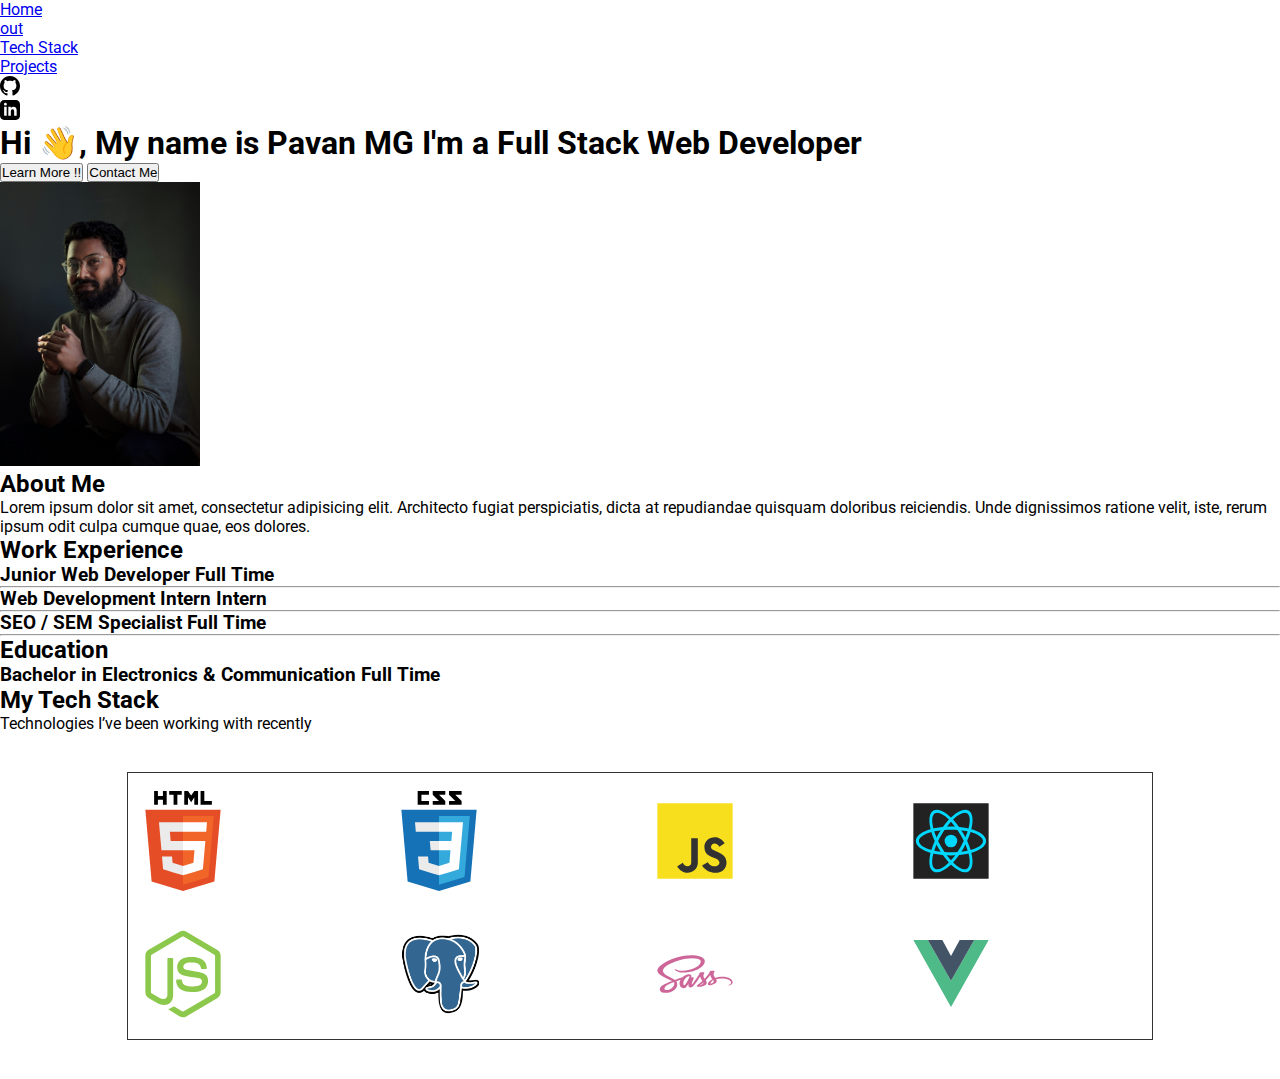
==== Portfolio-Website/index.html @ 67a1d3c4 "Create Tech Stack Section & add necessary logos" ====
<!DOCTYPE html>
<html lang="en">
  <head>
    <meta charset="UTF-8" />
    <meta name="viewport" content="width=device-width, initial-scale=1.0" />
    <link rel="preconnect" href="https://fonts.googleapis.com" />
    <link rel="preconnect" href="https://fonts.gstatic.com" crossorigin />
    <link
      href="https://fonts.googleapis.com/css2?family=Roboto:ital,wght@0,100;0,300;0,400;0,500;0,700;0,900;1,100;1,300;1,400;1,500;1,700;1,900&display=swap"
      rel="stylesheet"
    />
    <link rel="stylesheet" href="./styles/common/colors.css" />
    <link rel="stylesheet" href="./styles/common/utilities.css" />
    <link rel="stylesheet" href="./styles/styles.css" />
    <title>Portfolio Website</title>
  </head>

  <body>
    <header>
      <nav>
        <ul>
          <li><a href="#">Home</a></li>
          <li><a href="#">out</a></li>
          <li><a href="#">Tech Stack</a></li>
          <li><a href="#">Projects</a></li>
          <li>
            <a href="#"><img class="logo" src="./assets/icons/githubLogo.svg" /></a>
          </li>
          <li>
            <a href="#"><img class="logo" src="./assets/icons/linkedInLogo.svg" /></a>
          </li>
        </ul>
      </nav>
    </header>

    <main>
      <section class="hero-section">
        <div class="hero-content">
          <h1>Hi 👋, My name is <span>Pavan MG</span> I'm a Full Stack Web Developer</h1>
          <div>
            <button>Learn More !!</button>
            <button>Contact Me</button>
          </div>
        </div>

        <div class="hero-image-container">
          <img src="./assets/imgs/hero-img.jpg" alt="hero-image" />
        </div>
      </section>

      <section class="hero-experience-section">
        <div>
          <h2 class="experience-header">About Me</h2>
          <p>
            Lorem ipsum dolor sit amet, consectetur adipisicing elit. Architecto fugiat perspiciatis, dicta at repudiandae quisquam doloribus reiciendis. Unde
            dignissimos ratione velit, iste, rerum ipsum odit culpa cumque quae, eos dolores.
          </p>
        </div>

        <div>
          <h2 class="experience-header">Work Experience</h2>
          <ul>
            <li>
              <h3 class="job-title">Junior Web Developer <span>Full Time</span></h3>
              <hr />
            </li>

            <li>
              <h3 class="job-title">Web Development Intern <span>Intern</span></h3>
              <hr />
            </li>

            <li>
              <h3 class="job-title">SEO / SEM Specialist <span>Full Time</span></h3>
              <hr />
            </li>
          </ul>
        </div>

        <div>
          <h2 class="experience-header">Education</h2>
          <div>
            <h3 class="job-title">Bachelor in Electronics & Communication <span>Full Time</span></h3>
          </div>
        </div>
      </section>

      <section class="tech-stack-section">
        <h2 class="experience-header">My Tech Stack</h2>
        <p>Technologies I’ve been working with recently</p>

        <table>
          <tr>
            <td><img class="web-technology" src="./assets/imgs/html5.svg" alt="HTML logo" /></td>
            <td><img class="web-technology" src="./assets/imgs/css3.svg" alt="CSS logo" /></td>
            <td><img class="web-technology" src="./assets/imgs/javascript.svg" alt="JavaSCript logo" /></td>
            <td><img class="web-technology" src="./assets/imgs/react.svg" alt="React logo" /></td>
          </tr>

          <tr>
            <td><img class="web-technology" src="./assets/imgs/nodejs.svg" alt="Nodejs logo" /></td>
            <td><img class="web-technology" src="./assets/imgs/postgresql.png" alt="Postgresql logo" /></td>
            <td><img class="web-technology" src="./assets/imgs/sass.svg" alt="Sass logo" /></td>
            <td><img class="web-technology" src="./assets/imgs/vuejs.svg" alt="VueJs logo" /></td>
          </tr>
        </table>
      </section>

      <section class="projects-section"></section>
    </main>
  </body>
</html>
---- Portfolio-Website/styles/styles.css ----
* {
  margin: 0;
  padding: 0;
  box-sizing: border-box;
}

body {
  font-family: 'Roboto', sans-serif;
}

img {
  width: 200px;
}

.logo {
  width: 20px;
}

table {
  outline: 1px solid #333;
  border-collapse: collapse;
  margin: 40px auto;
  width: 80%;
}

td {
  padding: 15px;
  margin: 300px;
  border: none;
}

.web-technology {
  width: 80px;
}
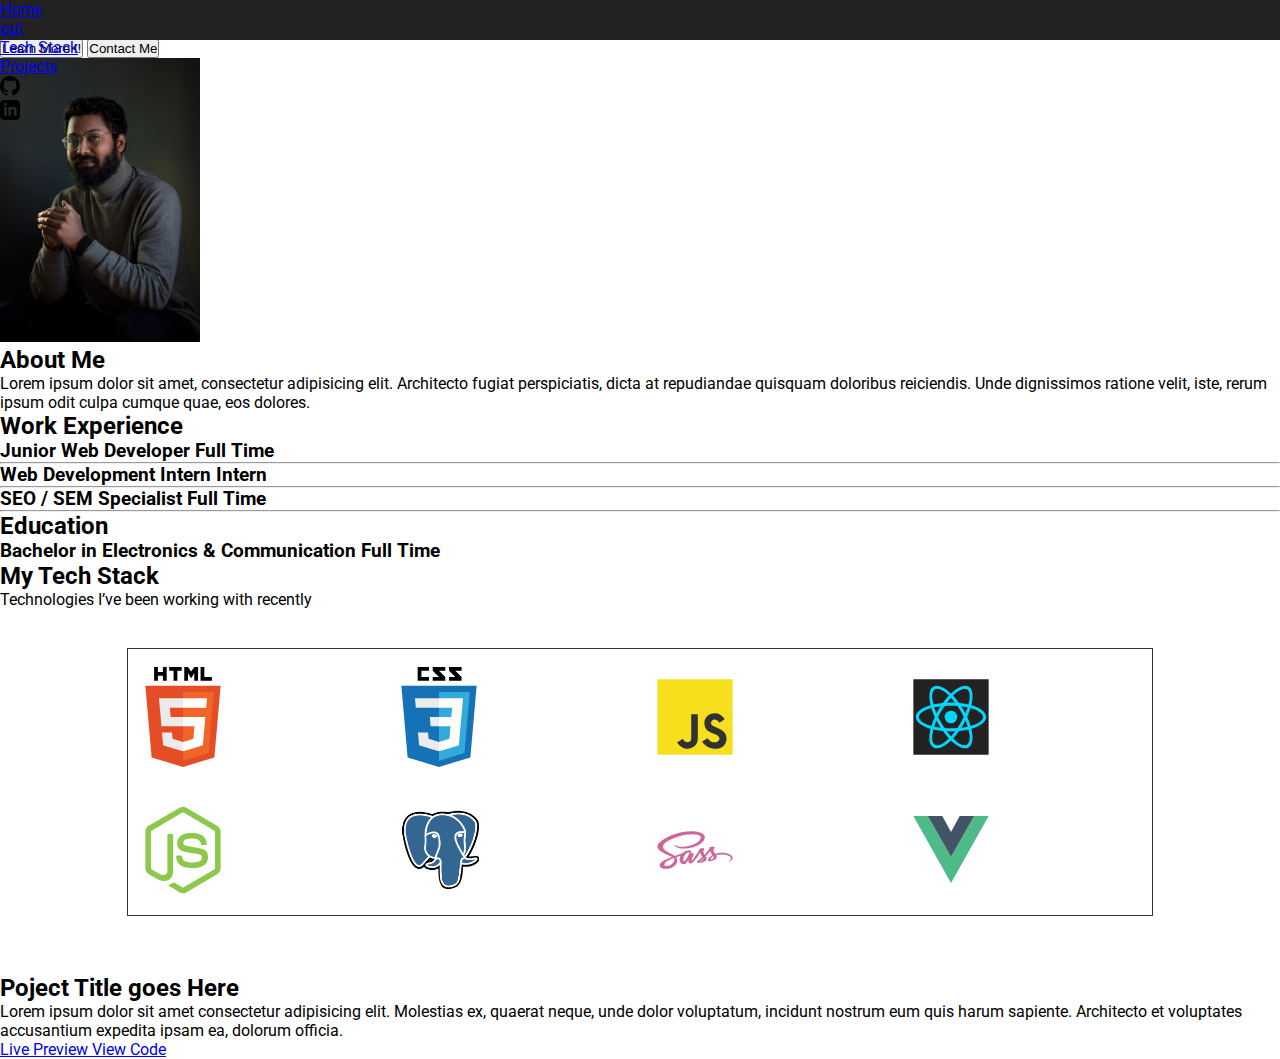
==== commit fc5e9211: "Create Project sections & add temproarly styles" ====
--- a/Portfolio-Website/index.html
+++ b/Portfolio-Website/index.html
@@ -11,12 +11,13 @@
     />
     <link rel="stylesheet" href="./styles/common/colors.css" />
     <link rel="stylesheet" href="./styles/common/utilities.css" />
+    <link rel="stylesheet" href="./styles/header.css" />
     <link rel="stylesheet" href="./styles/styles.css" />
     <title>Portfolio Website</title>
   </head>
 
   <body>
-    <header>
+    <header class="header">
       <nav>
         <ul>
           <li><a href="#">Home</a></li>
@@ -106,7 +107,21 @@
         </table>
       </section>
 
-      <section class="projects-section"></section>
+      <section class="projects-section">
+        <article class="hero-project">
+          <img />
+          <h2>Poject Title goes Here</h2>
+          <p>
+            Lorem ipsum dolor sit amet consectetur adipisicing elit. Molestias ex, quaerat neque, unde dolor voluptatum, incidunt nostrum eum quis harum
+            sapiente. Architecto et voluptates accusantium expedita ipsam ea, dolorum officia.
+          </p>
+
+          <div>
+            <a href="#">Live Preview </a>
+            <a href="#">View Code</a>
+          </div>
+        </article>
+      </section>
     </main>
   </body>
 </html>
--- a/Portfolio-Website/styles/header.css
+++ b/Portfolio-Website/styles/header.css
@@ -0,0 +1,9 @@
+.header {
+  position: absolute;
+  top: 0;
+  left: 0;
+  right: 0;
+  z-index: 999;
+  height: 40px;
+  background-color: #222;
+}
--- a/Portfolio-Website/styles/styles.css
+++ b/Portfolio-Website/styles/styles.css
@@ -6,6 +6,7 @@
 
 body {
   font-family: 'Roboto', sans-serif;
+  margin: 0 auto;
 }
 
 img {
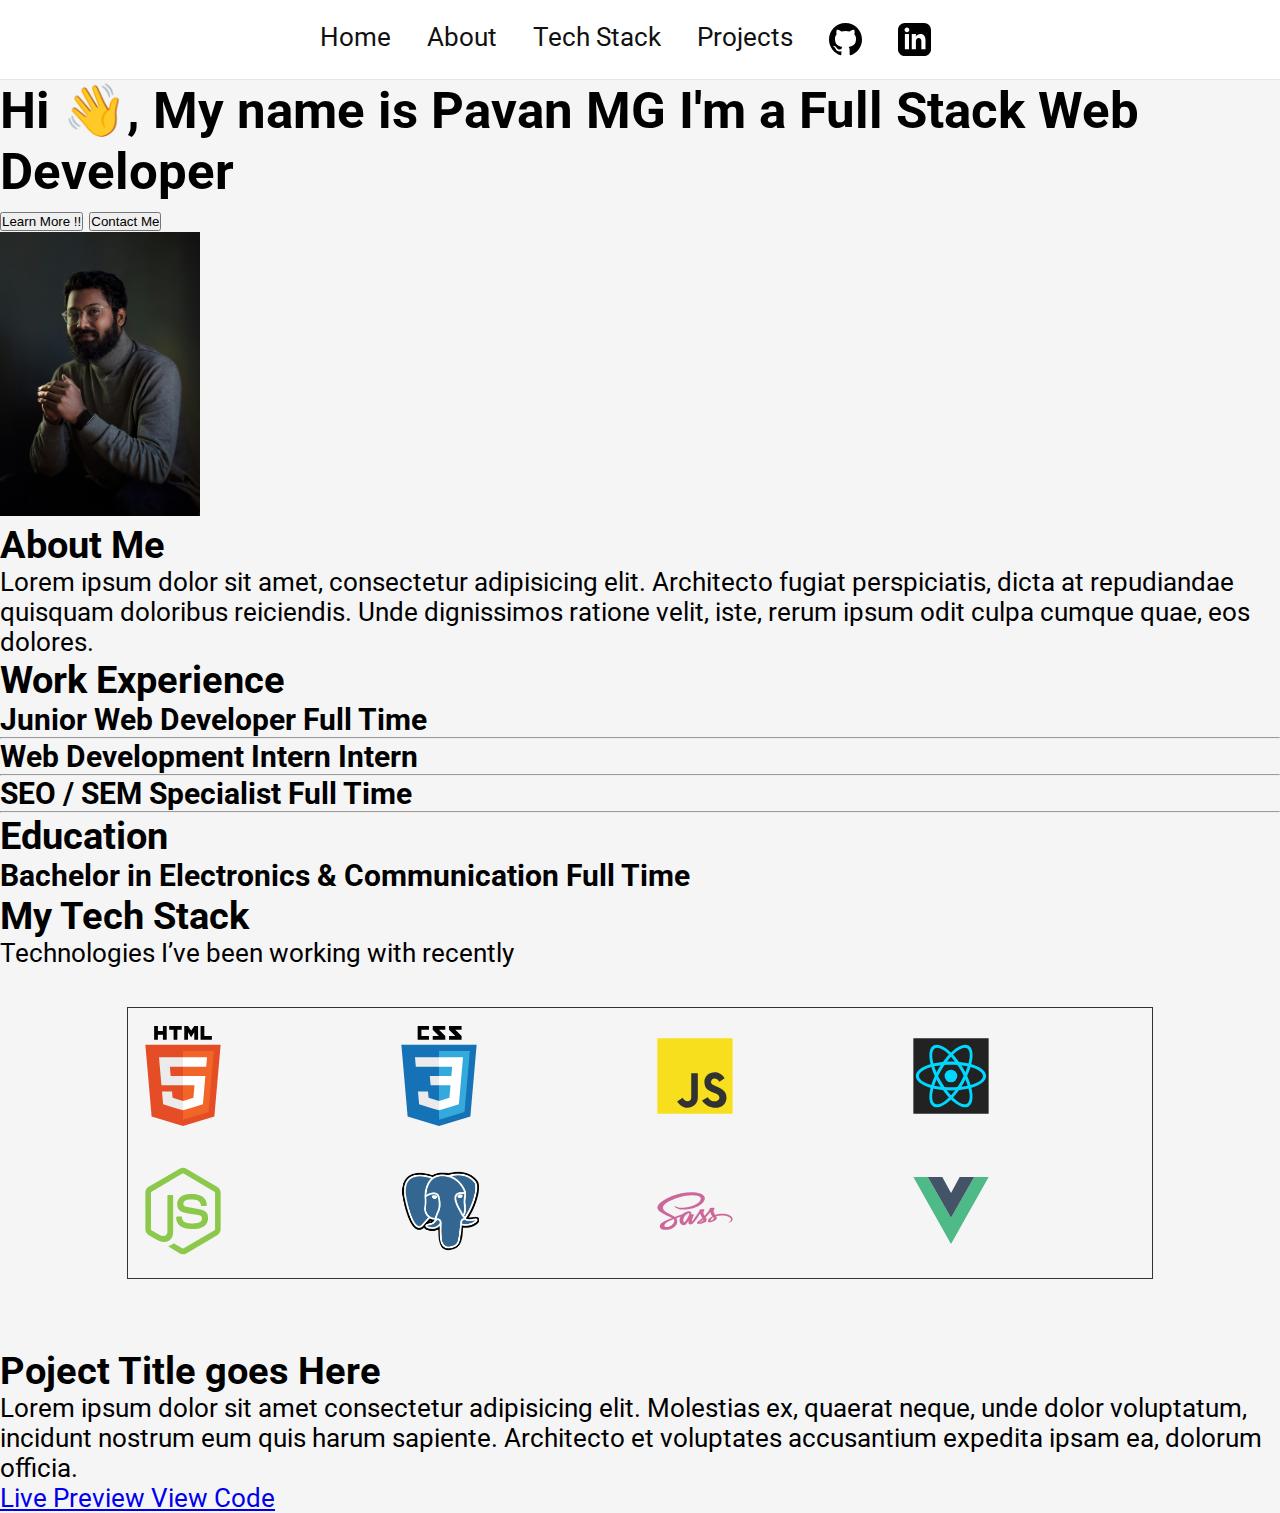
==== commit 1cc7d93b: "finish implementing styling for main navigation bar (header)" ====
--- a/Portfolio-Website/index.html
+++ b/Portfolio-Website/index.html
@@ -12,7 +12,7 @@
     <link rel="stylesheet" href="./styles/common/colors.css" />
     <link rel="stylesheet" href="./styles/common/utilities.css" />
     <link rel="stylesheet" href="./styles/header.css" />
-    <link rel="stylesheet" href="./styles/styles.css" />
+    <link rel="stylesheet" href="./styles/general.css" />
     <title>Portfolio Website</title>
   </head>
 
@@ -20,15 +20,17 @@
     <header class="header">
       <nav>
         <ul>
-          <li><a href="#">Home</a></li>
-          <li><a href="#">out</a></li>
-          <li><a href="#">Tech Stack</a></li>
-          <li><a href="#">Projects</a></li>
+          <li><a class="nav__link" href="#">Home</a></li>
+          <li><a class="nav__link" href="#">About</a></li>
+          <li><a class="nav__link" href="#">Tech Stack</a></li>
+          <li><a class="nav__link" href="#">Projects</a></li>
           <li>
-            <a href="#"><img class="logo" src="./assets/icons/githubLogo.svg" /></a>
+            <a class="logo nav__link" href="https://github.com/OthmanGh" target="_blank"><img class="logo" src="./assets/icons/githubLogo.svg" /></a>
           </li>
           <li>
-            <a href="#"><img class="logo" src="./assets/icons/linkedInLogo.svg" /></a>
+            <a class="logo nav__link" href="https://www.linkedin.com/in/othman-al-ghandour-26a90024a/" target="_blank"
+              ><img class="logo" src="./assets/icons/linkedInLogo.svg"
+            /></a>
           </li>
         </ul>
       </nav>
--- a/Portfolio-Website/styles/header.css
+++ b/Portfolio-Website/styles/header.css
@@ -1,9 +1,35 @@
 .header {
-  position: absolute;
+  position: sticky;
   top: 0;
   left: 0;
   right: 0;
   z-index: 999;
-  height: 40px;
-  background-color: #222;
+  height: 80px;
+  background-color: #ffffff;
+  border-bottom: 1px solid rgba(0, 0, 0, 0.1);
 }
+
+.header nav ul {
+  margin: 0 auto;
+  vertical-align: middle;
+  text-align: center;
+  padding-top: 22px;
+}
+
+.header nav ul li {
+  list-style: none;
+  display: inline-block;
+  margin-right: 30px;
+}
+
+.nav__link:link,
+.nav__link:visited {
+  text-decoration: none;
+  color: #111;
+  transition: all 0.3s ease-in-out;
+}
+
+.nav__link:hover,
+.nav__link:active {
+  color: #583b3b;
+}
--- a/Portfolio-Website/styles/general.css
+++ b/Portfolio-Website/styles/general.css
@@ -0,0 +1,39 @@
+* {
+  margin: 0;
+  padding: 0;
+  box-sizing: border-box;
+}
+
+body {
+  font-family: 'Roboto', sans-serif;
+  background-color: whitesmoke;
+  margin: 0 auto;
+  font-size: 1.6rem;
+}
+
+img {
+  width: 200px;
+}
+
+.logo {
+  width: 33px;
+  height: 33px;
+  vertical-align: middle;
+}
+
+table {
+  outline: 1px solid #333;
+  border-collapse: collapse;
+  margin: 40px auto;
+  width: 80%;
+}
+
+td {
+  padding: 15px;
+  margin: 300px;
+  border: none;
+}
+
+.web-technology {
+  width: 80px;
+}
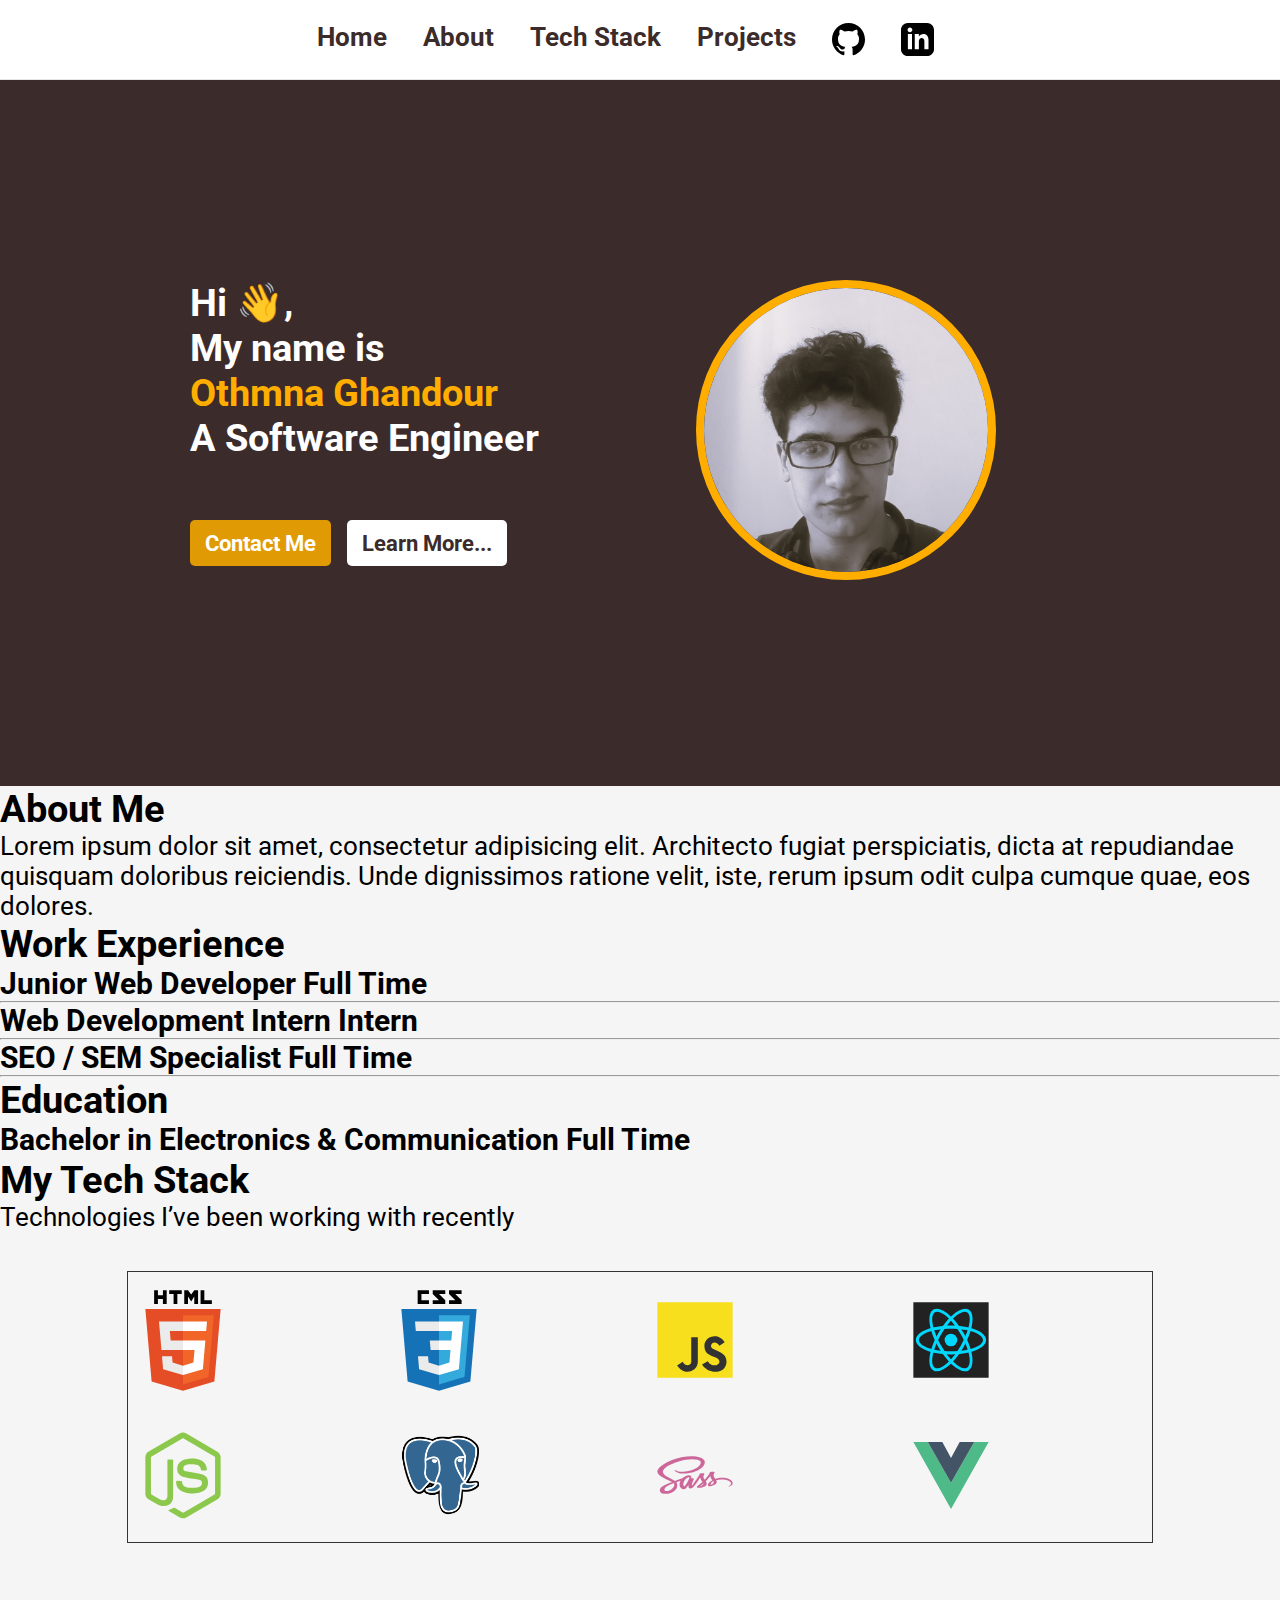
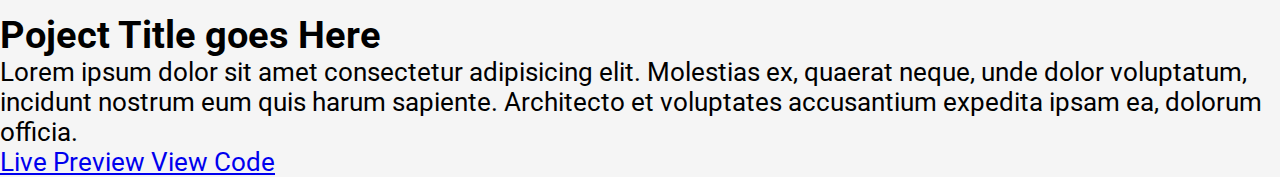
==== commit 009bfd47: "Finish Implement Styles For Hero Section" ====
--- a/Portfolio-Website/index.html
+++ b/Portfolio-Website/index.html
@@ -12,7 +12,9 @@
     <link rel="stylesheet" href="./styles/common/colors.css" />
     <link rel="stylesheet" href="./styles/common/utilities.css" />
     <link rel="stylesheet" href="./styles/header.css" />
+    <link rel="stylesheet" href="./styles/hero-section.css" />
     <link rel="stylesheet" href="./styles/general.css" />
+
     <title>Portfolio Website</title>
   </head>
 
@@ -20,10 +22,10 @@
     <header class="header">
       <nav>
         <ul>
-          <li><a class="nav__link" href="#">Home</a></li>
-          <li><a class="nav__link" href="#">About</a></li>
-          <li><a class="nav__link" href="#">Tech Stack</a></li>
-          <li><a class="nav__link" href="#">Projects</a></li>
+          <li><a class="nav__link remove-text-decoration" href="#">Home</a></li>
+          <li><a class="nav__link remove-text-decoration" href="#">About</a></li>
+          <li><a class="nav__link remove-text-decoration" href="#">Tech Stack</a></li>
+          <li><a class="nav__link remove-text-decoration" href="#">Projects</a></li>
           <li>
             <a class="logo nav__link" href="https://github.com/OthmanGh" target="_blank"><img class="logo" src="./assets/icons/githubLogo.svg" /></a>
           </li>
@@ -37,17 +39,24 @@
     </header>
 
     <main>
-      <section class="hero-section">
-        <div class="hero-content">
-          <h1>Hi 👋, My name is <span>Pavan MG</span> I'm a Full Stack Web Developer</h1>
-          <div>
-            <button>Learn More !!</button>
-            <button>Contact Me</button>
+      <section class="hero-section sections-padding">
+        <div>
+          <div class="hero-content inline-block">
+            <h1 class="inline-block">
+              Hi 👋,<br />
+              My name is<br />
+              <span>Othmna Ghandour</span><br />A Software Engineer
+            </h1>
+            <div class="inline-block hero-btns">
+              <a href="#" class="contact__btn remove-text-decoration">Contact Me</a>
+
+              <a href="#" class="learn__btn remove-text-decoration">Learn More...</a>
+            </div>
           </div>
-        </div>
 
-        <div class="hero-image-container">
-          <img src="./assets/imgs/hero-img.jpg" alt="hero-image" />
+          <div class="hero-image-container inline-block">
+            <img src="./assets/imgs/hero-img.jpg" alt="hero-image" />
+          </div>
         </div>
       </section>
 
--- a/Portfolio-Website/styles/common/utilities.css
+++ b/Portfolio-Website/styles/common/utilities.css
@@ -0,0 +1,11 @@
+.inline-block {
+  display: inline-block;
+}
+
+.remove-text-decoration {
+  text-decoration: none;
+}
+
+.sections-padding {
+  padding: 200px 0;
+}
--- a/Portfolio-Website/styles/header.css
+++ b/Portfolio-Website/styles/header.css
@@ -20,16 +20,16 @@
   list-style: none;
   display: inline-block;
   margin-right: 30px;
+  font-weight: bold;
 }
 
 .nav__link:link,
 .nav__link:visited {
-  text-decoration: none;
-  color: #111;
+  color: #3b2b2b;
   transition: all 0.3s ease-in-out;
 }
 
 .nav__link:hover,
 .nav__link:active {
-  color: #583b3b;
+  color: #111;
 }
--- a/Portfolio-Website/styles/hero-section.css
+++ b/Portfolio-Website/styles/hero-section.css
@@ -0,0 +1,75 @@
+.hero-section {
+  background-color: #3b2b2b;
+}
+
+.hero-section div {
+  margin: 0 auto;
+  max-width: 900px;
+  color: #fff;
+}
+
+.hero-content {
+  width: 400px;
+  display: inline-block;
+  text-align: start;
+  vertical-align: top;
+}
+
+.hero-content h1 {
+  font-size: 2.4rem;
+  margin-bottom: 60px;
+}
+
+.hero-content h1 span {
+  font-weight: bold;
+  color: rgb(255, 174, 0);
+}
+
+.hero-image-container {
+  width: 400px;
+  display: inline-block;
+  text-align: end;
+}
+
+.hero-image-container img {
+  width: 300px;
+  height: 300px;
+  border-radius: 50%;
+  border: 8px solid rgb(255, 174, 0);
+  object-fit: cover;
+}
+
+.hero-btns a {
+  transition: all 0.3s ease-in-out;
+  padding: 10px 15px;
+  font-size: 1.4rem;
+  display: inline-block;
+  font-weight: bold;
+}
+
+.contact__btn:link,
+.contact__btn:visited {
+  background-color: rgb(223, 154, 4);
+  color: #fff;
+  padding: 10px 15px;
+  border-radius: 5px;
+  margin-right: 10px;
+}
+
+.contact__btn:hover,
+.contact__btn:active {
+  background-color: rgba(255, 174, 0, 0.658);
+}
+
+.learn__btn:link,
+.learn__btn:visited {
+  background-color: #fff;
+  border-radius: 5px;
+  color: #3b2b2b;
+}
+
+.learn__btn:active,
+.learn__btn:hover {
+  color: #fff;
+  background-color: transparent;
+}
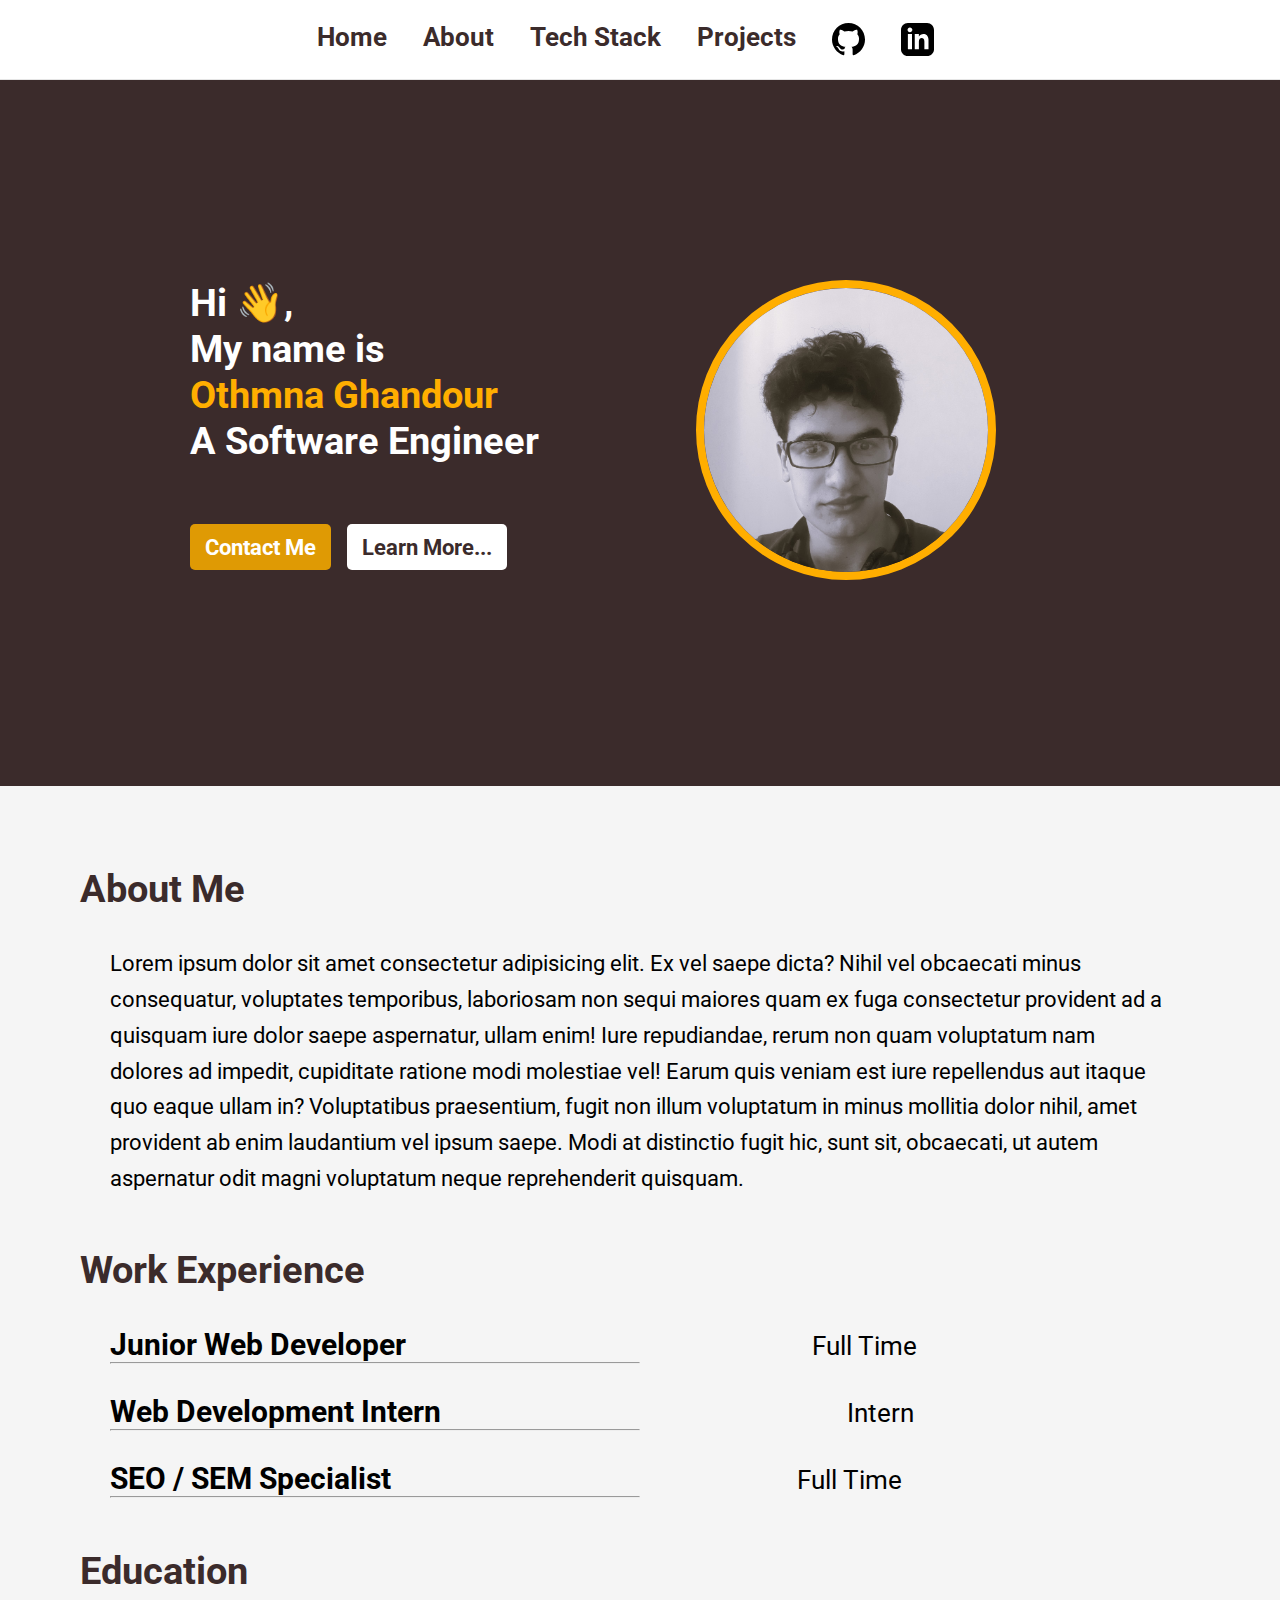
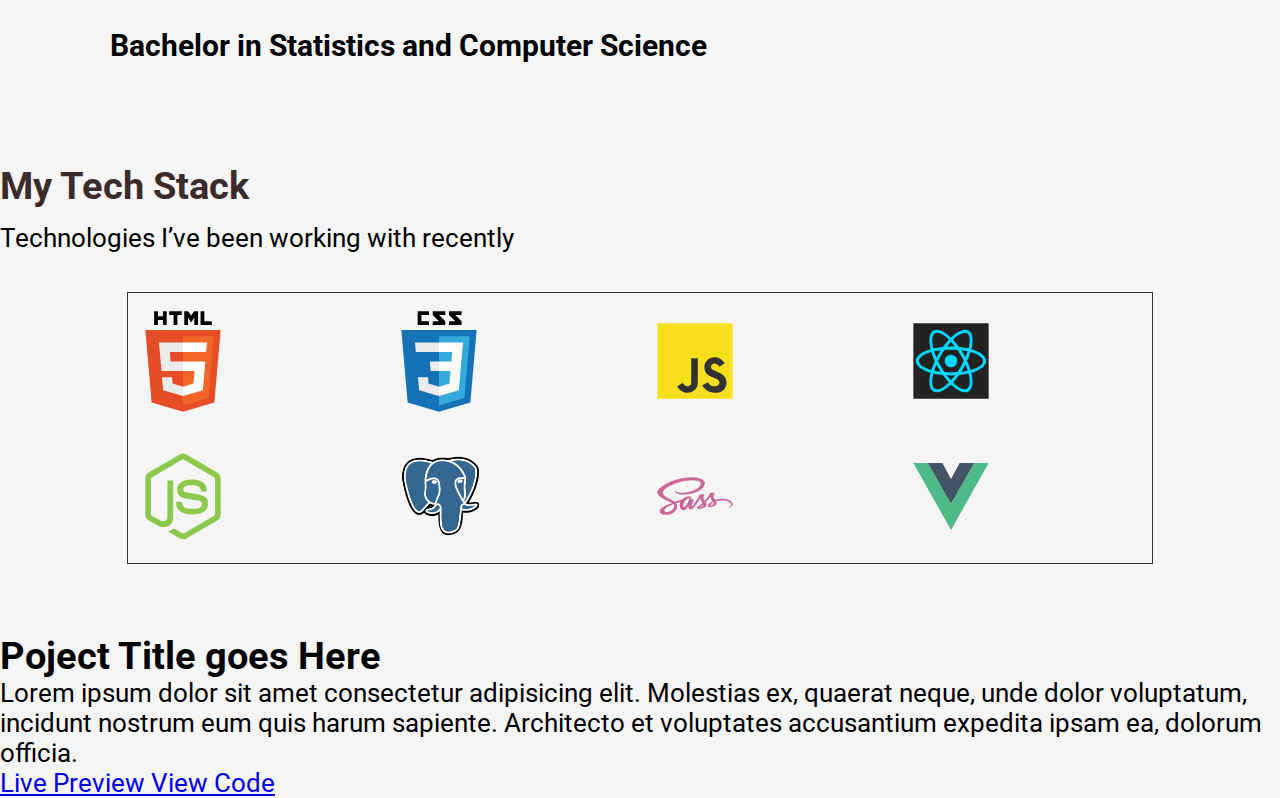
==== commit 02228c9d: "Implement Styles for hero experience section" ====
--- a/Portfolio-Website/index.html
+++ b/Portfolio-Website/index.html
@@ -13,6 +13,7 @@
     <link rel="stylesheet" href="./styles/common/utilities.css" />
     <link rel="stylesheet" href="./styles/header.css" />
     <link rel="stylesheet" href="./styles/hero-section.css" />
+    <link rel="stylesheet" href="./styles/hero-experience-section.css" />
     <link rel="stylesheet" href="./styles/general.css" />
 
     <title>Portfolio Website</title>
@@ -63,27 +64,33 @@
       <section class="hero-experience-section">
         <div>
           <h2 class="experience-header">About Me</h2>
-          <p>
-            Lorem ipsum dolor sit amet, consectetur adipisicing elit. Architecto fugiat perspiciatis, dicta at repudiandae quisquam doloribus reiciendis. Unde
-            dignissimos ratione velit, iste, rerum ipsum odit culpa cumque quae, eos dolores.
+          <p class="text">
+            Lorem ipsum dolor sit amet consectetur adipisicing elit. Ex vel saepe dicta? Nihil vel obcaecati minus consequatur, voluptates temporibus,
+            laboriosam non sequi maiores quam ex fuga consectetur provident ad a quisquam iure dolor saepe aspernatur, ullam enim! Iure repudiandae, rerum non
+            quam voluptatum nam dolores ad impedit, cupiditate ratione modi molestiae vel! Earum quis veniam est iure repellendus aut itaque quo eaque ullam in?
+            Voluptatibus praesentium, fugit non illum voluptatum in minus mollitia dolor nihil, amet provident ab enim laudantium vel ipsum saepe. Modi at
+            distinctio fugit hic, sunt sit, obcaecati, ut autem aspernatur odit magni voluptatum neque reprehenderit quisquam.
           </p>
         </div>
 
         <div>
           <h2 class="experience-header">Work Experience</h2>
-          <ul>
+          <ul class="experience-list">
             <li>
-              <h3 class="job-title">Junior Web Developer <span>Full Time</span></h3>
+              <h3 class="job-title inline-block">Junior Web Developer</h3>
+              <p class="job-commitment inline-block">Full Time</p>
               <hr />
             </li>
 
             <li>
-              <h3 class="job-title">Web Development Intern <span>Intern</span></h3>
+              <h3 class="job-title inline-block">Web Development Intern</h3>
+              <p class="job-commitment inline-block">Intern</p>
               <hr />
             </li>
 
             <li>
-              <h3 class="job-title">SEO / SEM Specialist <span>Full Time</span></h3>
+              <h3 class="job-title inline-block">SEO / SEM Specialist</h3>
+              <p class="job-commitment inline-block">Full Time</p>
               <hr />
             </li>
           </ul>
@@ -92,7 +99,7 @@
         <div>
           <h2 class="experience-header">Education</h2>
           <div>
-            <h3 class="job-title">Bachelor in Electronics & Communication <span>Full Time</span></h3>
+            <h3 class="job-title">Bachelor in Statistics and Computer Science</h3>
           </div>
         </div>
       </section>
--- a/Portfolio-Website/styles/hero-section.css
+++ b/Portfolio-Website/styles/hero-section.css
@@ -17,6 +17,7 @@
 
 .hero-content h1 {
   font-size: 2.4rem;
+  line-height: 1.2;
   margin-bottom: 60px;
 }
 
--- a/Portfolio-Website/styles/hero-experience-section.css
+++ b/Portfolio-Website/styles/hero-experience-section.css
@@ -0,0 +1,37 @@
+.hero-experience-section {
+  padding: 80px;
+}
+
+.experience-header {
+  font-size: 2.4rem;
+  color: #3b2b2b;
+  margin-bottom: 15px;
+}
+
+.text {
+  margin-bottom: 30px;
+  font-size: 1.4rem;
+  line-height: 1.6;
+  padding: 20px 30px;
+}
+
+.experience-list {
+  padding: 20px 30px;
+}
+
+.job-title span {
+  text-align: end;
+}
+
+.job-commitment {
+  margin-left: 400px;
+}
+
+.job-commitment + hr {
+  max-width: 50%;
+  margin-bottom: 30px;
+}
+
+.experience-header + div {
+  padding: 20px 30px;
+}
--- a/Portfolio-Website/styles/general.css
+++ b/Portfolio-Website/styles/general.css
@@ -13,6 +13,10 @@
 
 img {
   width: 200px;
+}
+
+li {
+  list-style: none;
 }
 
 .logo {
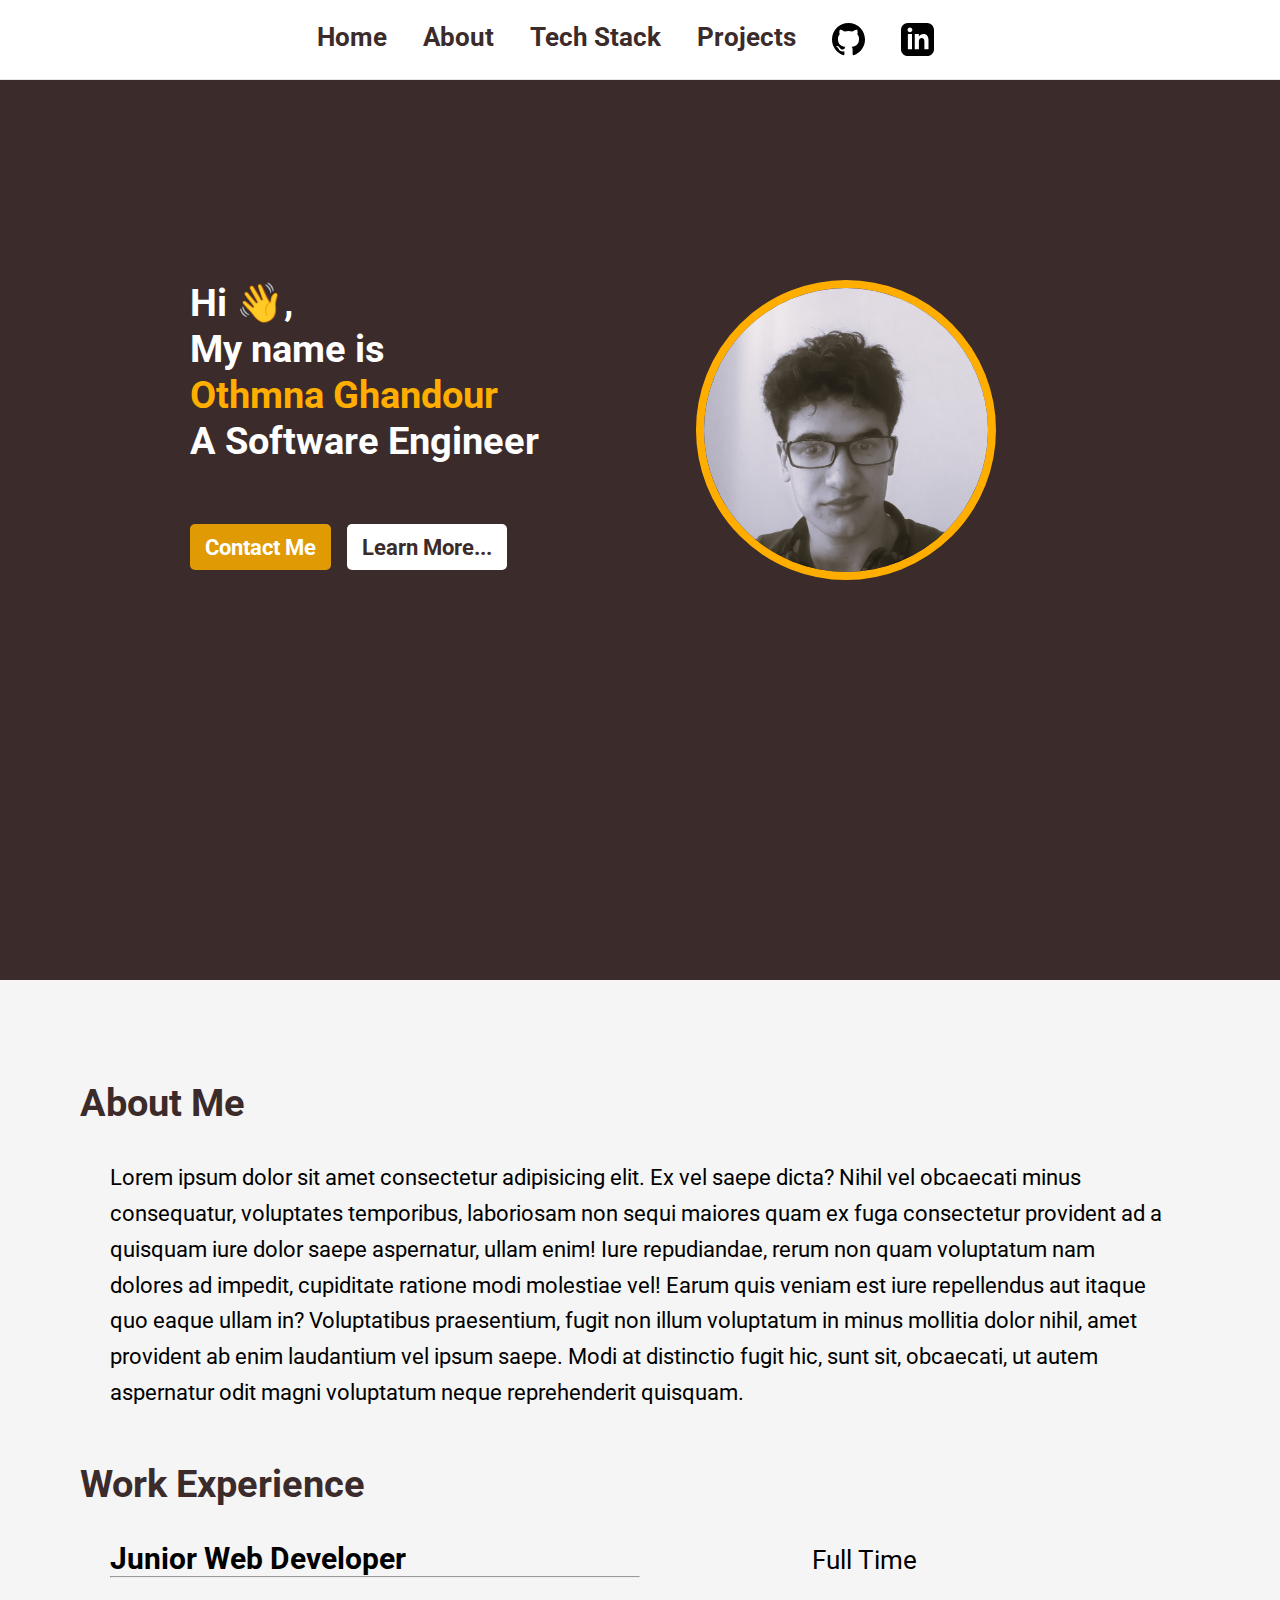
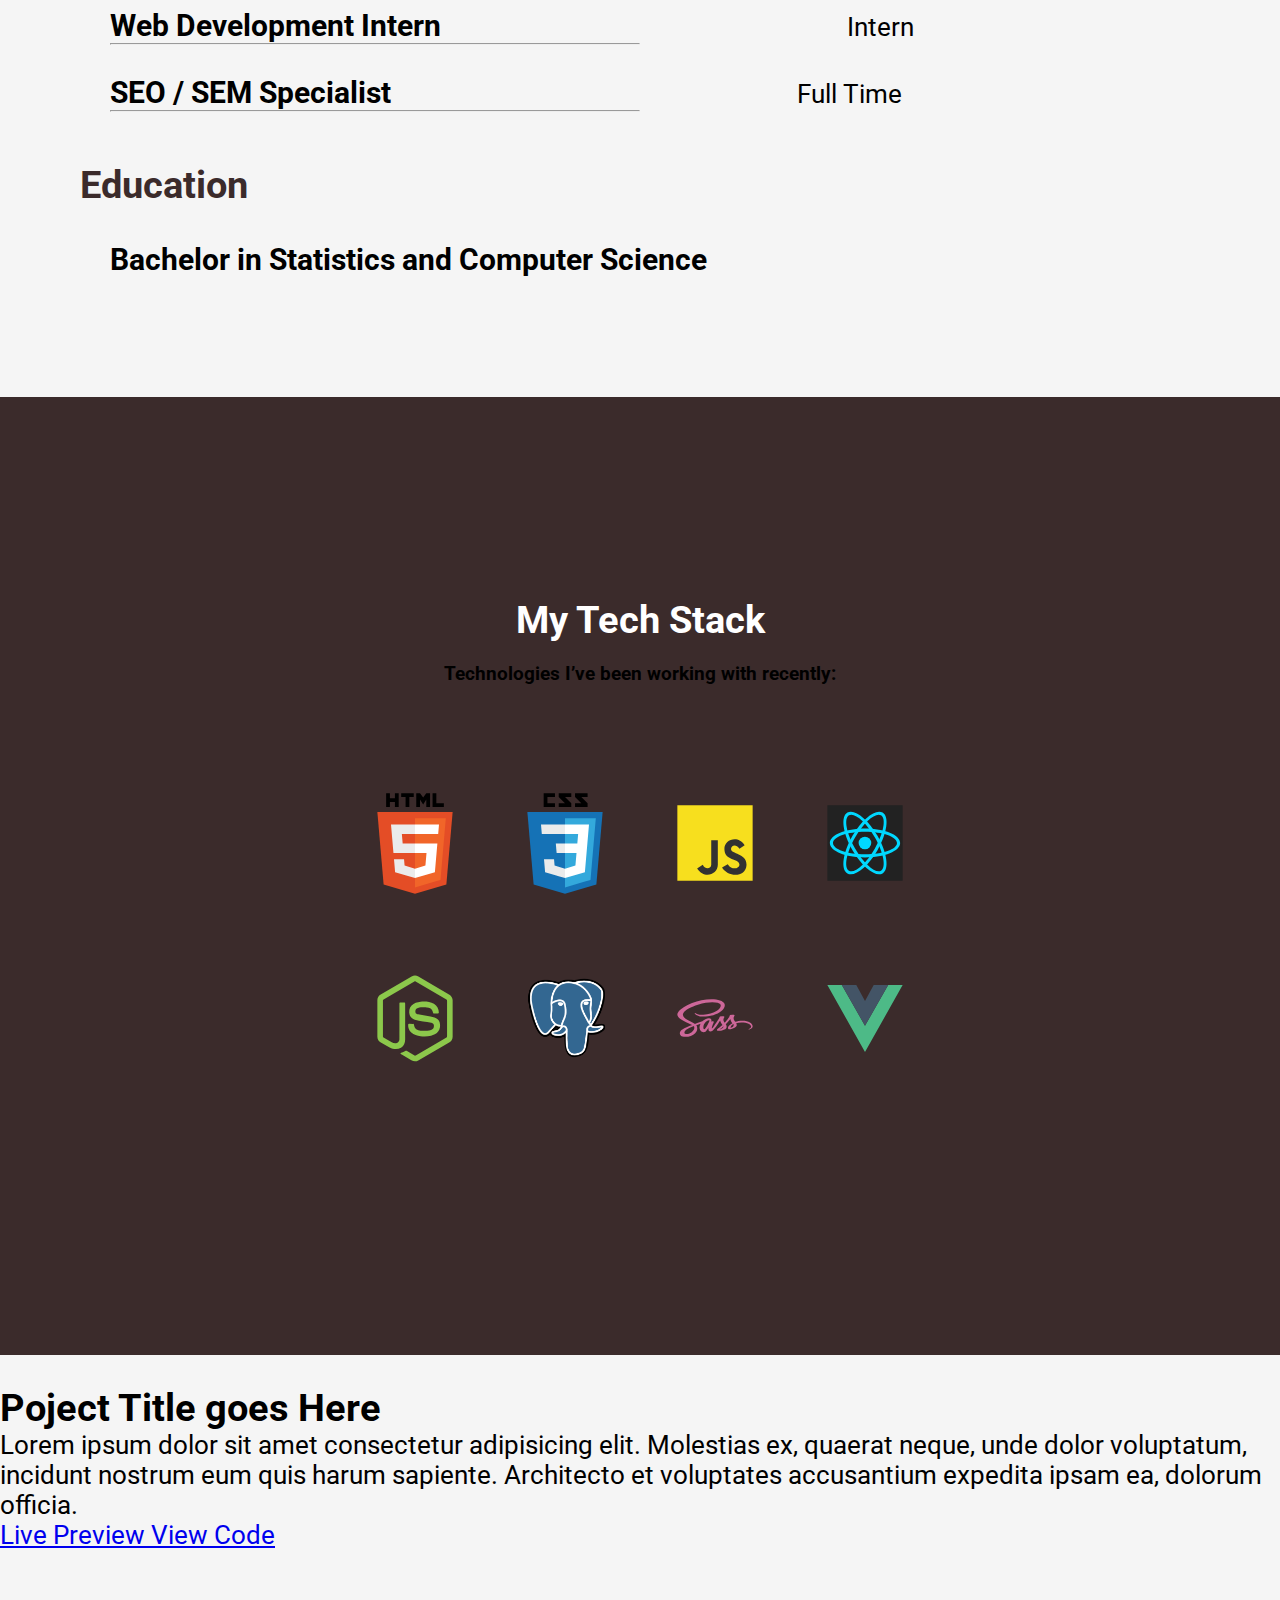
==== commit 5cbd90de: "Implement styles for tech stack section & modify other styles" ====
--- a/Portfolio-Website/index.html
+++ b/Portfolio-Website/index.html
@@ -14,6 +14,7 @@
     <link rel="stylesheet" href="./styles/header.css" />
     <link rel="stylesheet" href="./styles/hero-section.css" />
     <link rel="stylesheet" href="./styles/hero-experience-section.css" />
+    <link rel="stylesheet" href="./styles/tech-stack-section.css" />
     <link rel="stylesheet" href="./styles/general.css" />
 
     <title>Portfolio Website</title>
@@ -40,7 +41,7 @@
     </header>
 
     <main>
-      <section class="hero-section sections-padding">
+      <section class="hero-section section-padding">
         <div>
           <div class="hero-content inline-block">
             <h1 class="inline-block">
@@ -61,7 +62,7 @@
         </div>
       </section>
 
-      <section class="hero-experience-section">
+      <section class="hero-experience-section section-padding">
         <div>
           <h2 class="experience-header">About Me</h2>
           <p class="text">
@@ -104,9 +105,9 @@
         </div>
       </section>
 
-      <section class="tech-stack-section">
-        <h2 class="experience-header">My Tech Stack</h2>
-        <p>Technologies I’ve been working with recently</p>
+      <section class="tech-stack-section section-padding">
+        <h2>My Tech Stack</h2>
+        <p class="technologies-worked-with">Technologies I’ve been working with recently:</p>
 
         <table>
           <tr>
@@ -125,7 +126,7 @@
         </table>
       </section>
 
-      <section class="projects-section">
+      <section class="project-section">
         <article class="hero-project">
           <img />
           <h2>Poject Title goes Here</h2>
--- a/Portfolio-Website/styles/common/utilities.css
+++ b/Portfolio-Website/styles/common/utilities.css
@@ -6,6 +6,6 @@
   text-decoration: none;
 }
 
-.sections-padding {
+.section-padding {
   padding: 200px 0;
 }
--- a/Portfolio-Website/styles/hero-experience-section.css
+++ b/Portfolio-Website/styles/hero-experience-section.css
@@ -1,5 +1,5 @@
 .hero-experience-section {
-  padding: 80px;
+  padding: 100px 80px;
 }
 
 .experience-header {
--- a/Portfolio-Website/styles/tech-stack-section.css
+++ b/Portfolio-Website/styles/tech-stack-section.css
@@ -0,0 +1,28 @@
+.tech-stack-section {
+  background-color: #3b2b2b;
+  color: #fff;
+  text-align: center;
+}
+
+.technologies-worked-with {
+  padding: 20px 30px;
+  font-size: 1.2rem;
+  color: #000000;
+  font-weight: bold;
+}
+
+table {
+  border-collapse: collapse;
+  margin: 50px auto;
+}
+
+td {
+  padding: 15px;
+  margin: 20px;
+  border: none;
+  display: inline-block;
+}
+
+.web-technology {
+  width: 80px;
+}
--- a/Portfolio-Website/styles/general.css
+++ b/Portfolio-Website/styles/general.css
@@ -25,19 +25,6 @@
   vertical-align: middle;
 }
 
-table {
-  outline: 1px solid #333;
-  border-collapse: collapse;
-  margin: 40px auto;
-  width: 80%;
+section {
+  min-height: 100vh;
 }
-
-td {
-  padding: 15px;
-  margin: 300px;
-  border: none;
-}
-
-.web-technology {
-  width: 80px;
-}
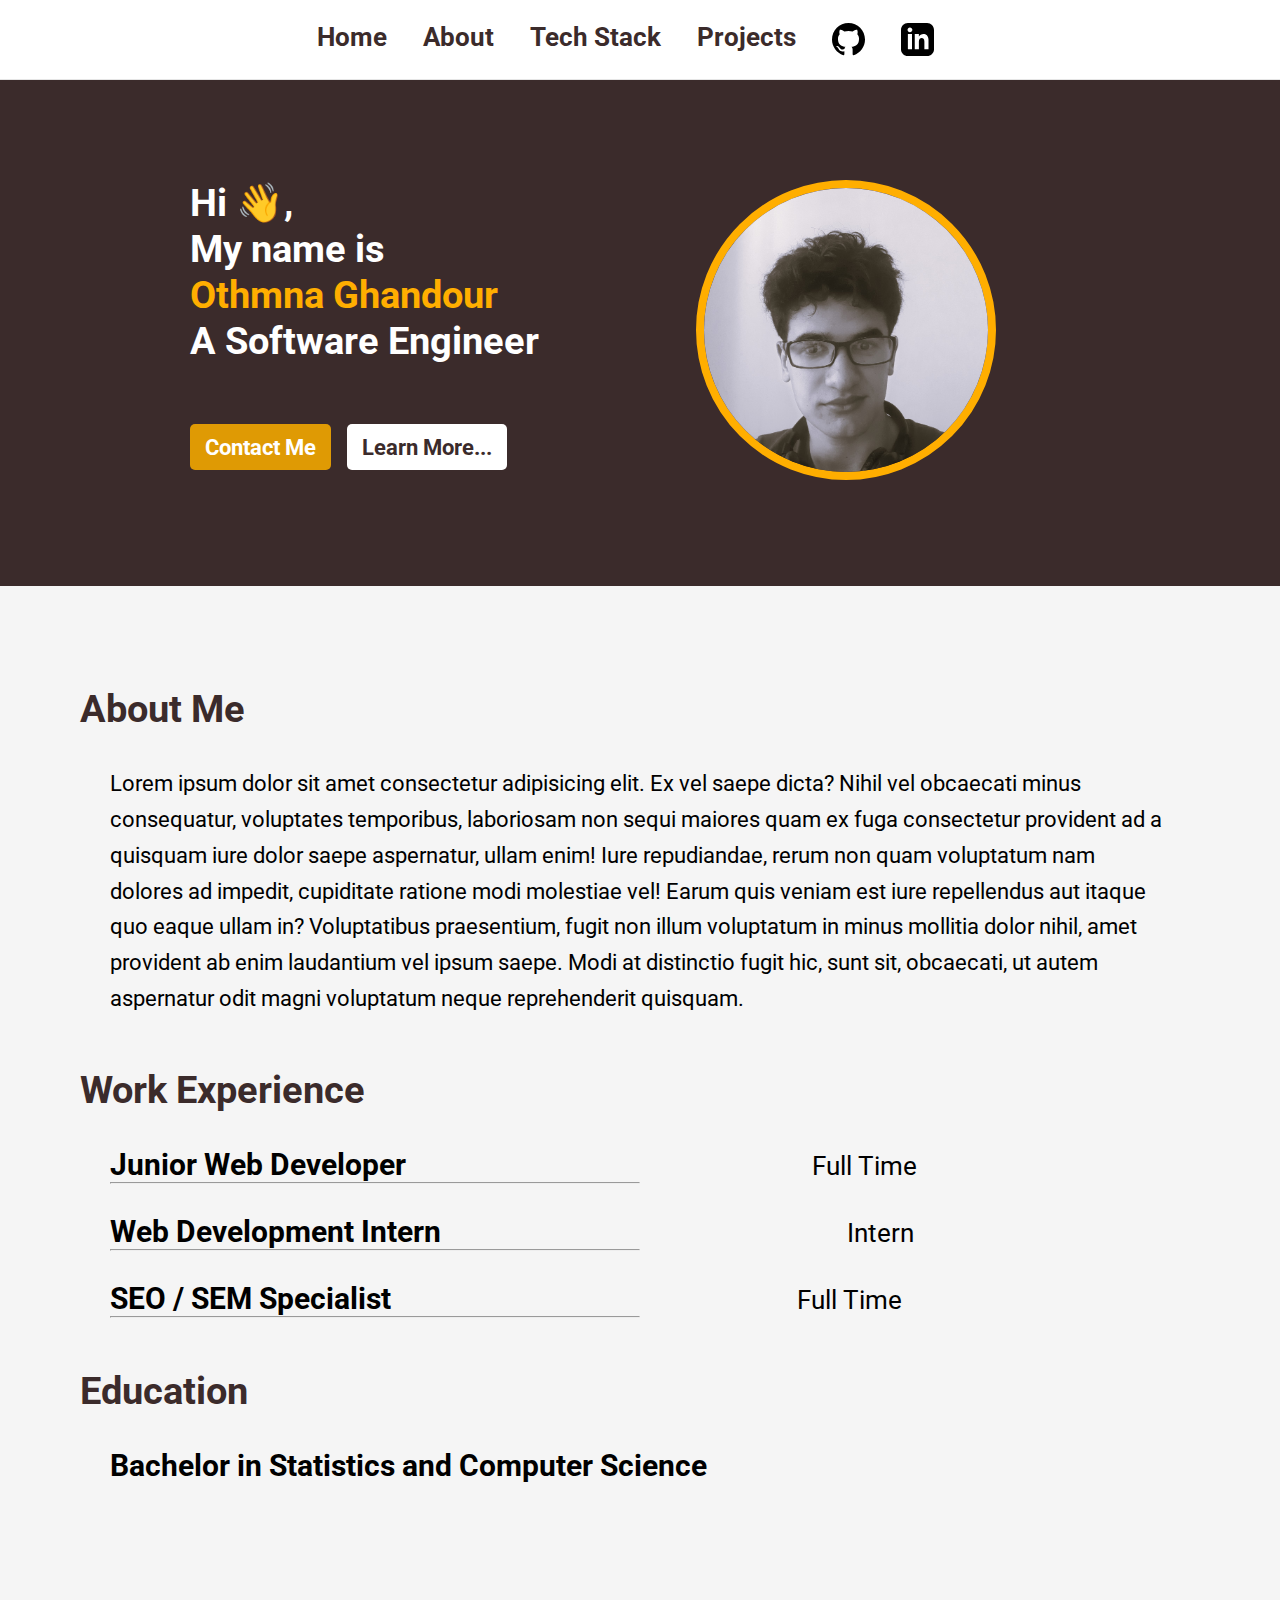
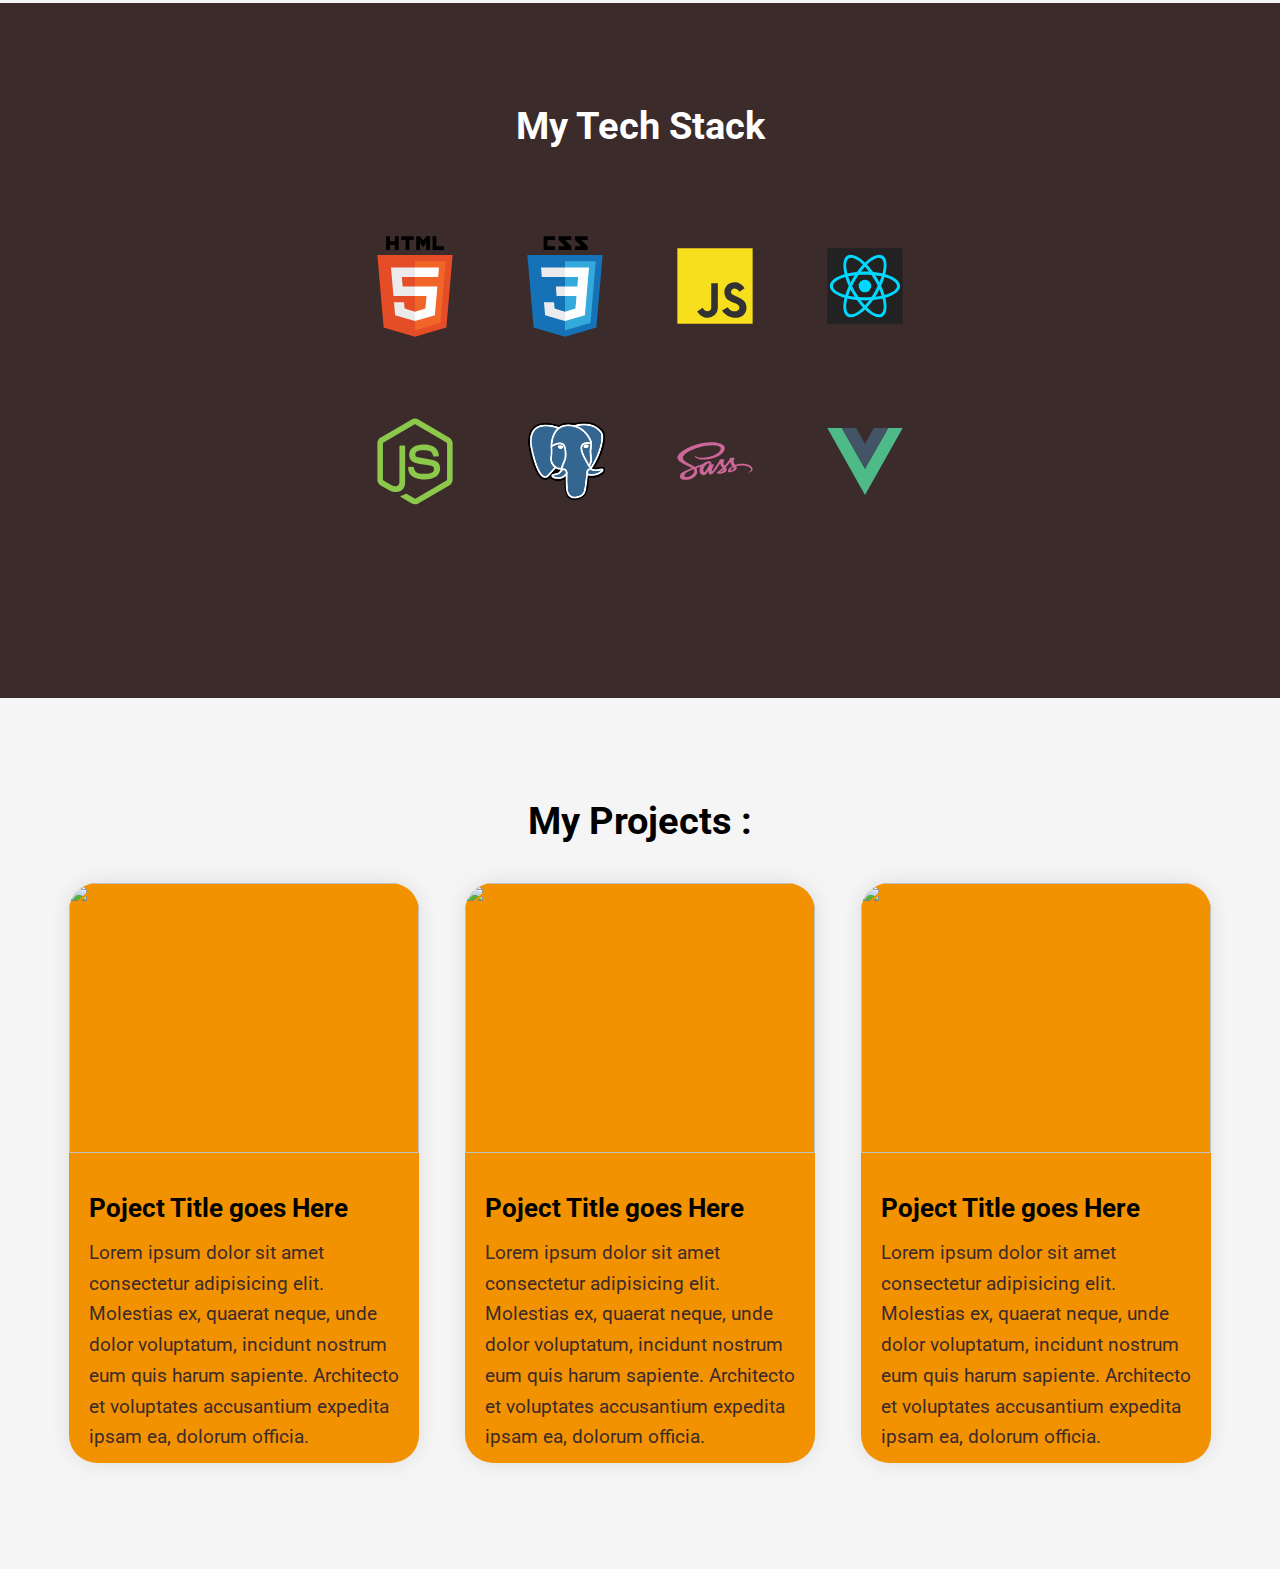
==== commit f8bf6c42: "Implement Projects section styles & modify others" ====
--- a/Portfolio-Website/index.html
+++ b/Portfolio-Website/index.html
@@ -15,6 +15,7 @@
     <link rel="stylesheet" href="./styles/hero-section.css" />
     <link rel="stylesheet" href="./styles/hero-experience-section.css" />
     <link rel="stylesheet" href="./styles/tech-stack-section.css" />
+    <link rel="stylesheet" href="./styles/project-section.css" />
     <link rel="stylesheet" href="./styles/general.css" />
 
     <title>Portfolio Website</title>
@@ -107,7 +108,6 @@
 
       <section class="tech-stack-section section-padding">
         <h2>My Tech Stack</h2>
-        <p class="technologies-worked-with">Technologies I’ve been working with recently:</p>
 
         <table>
           <tr>
@@ -126,18 +126,44 @@
         </table>
       </section>
 
-      <section class="project-section">
-        <article class="hero-project">
-          <img />
-          <h2>Poject Title goes Here</h2>
-          <p>
-            Lorem ipsum dolor sit amet consectetur adipisicing elit. Molestias ex, quaerat neque, unde dolor voluptatum, incidunt nostrum eum quis harum
-            sapiente. Architecto et voluptates accusantium expedita ipsam ea, dolorum officia.
-          </p>
+      <section class="project-section section-padding">
+        <h2>My Projects :</h2>
+        <article class="hero-project inline-block">
+          <div class="project-image">
+            <img src="https://miro.medium.com/v2/resize:fit:1400/1*e3NXmbnpZNpSQ4ltzXdTHg.png" />
+          </div>
+          <div class="project-summary">
+            <h2>Poject Title goes Here</h2>
+            <p>
+              Lorem ipsum dolor sit amet consectetur adipisicing elit. Molestias ex, quaerat neque, unde dolor voluptatum, incidunt nostrum eum quis harum
+              sapiente. Architecto et voluptates accusantium expedita ipsam ea, dolorum officia.
+            </p>
+          </div>
+        </article>
 
-          <div>
-            <a href="#">Live Preview </a>
-            <a href="#">View Code</a>
+        <article class="hero-project inline-block">
+          <div class="project-image">
+            <img src="https://repository-images.githubusercontent.com/456963513/82528385-a73f-488f-9003-513321283a6b" />
+          </div>
+          <div class="project-summary">
+            <h2>Poject Title goes Here</h2>
+            <p>
+              Lorem ipsum dolor sit amet consectetur adipisicing elit. Molestias ex, quaerat neque, unde dolor voluptatum, incidunt nostrum eum quis harum
+              sapiente. Architecto et voluptates accusantium expedita ipsam ea, dolorum officia.
+            </p>
+          </div>
+        </article>
+
+        <article class="hero-project inline-block">
+          <div class="project-image">
+            <img src="https://magesolution.com/wp-content/uploads/2022/07/ecommerce-website-design-examples-1024x768.jpg" />
+          </div>
+          <div class="project-summary">
+            <h2>Poject Title goes Here</h2>
+            <p>
+              Lorem ipsum dolor sit amet consectetur adipisicing elit. Molestias ex, quaerat neque, unde dolor voluptatum, incidunt nostrum eum quis harum
+              sapiente. Architecto et voluptates accusantium expedita ipsam ea, dolorum officia.
+            </p>
           </div>
         </article>
       </section>
--- a/Portfolio-Website/styles/common/utilities.css
+++ b/Portfolio-Website/styles/common/utilities.css
@@ -7,5 +7,5 @@
 }
 
 .section-padding {
-  padding: 200px 0;
+  padding: 100px 0;
 }
--- a/Portfolio-Website/styles/project-section.css
+++ b/Portfolio-Website/styles/project-section.css
@@ -0,0 +1,41 @@
+.project-section {
+  text-align: center;
+}
+
+.project-section h2 {
+  margin-bottom: 40px;
+  color: #000;
+}
+
+.hero-project {
+  max-width: 350px;
+  text-align: start;
+  background-color: rgb(243, 146, 0);
+  overflow: hidden;
+  border-radius: 28px;
+  box-shadow: 0px 0px 20px rgba(0, 0, 0, 0.1);
+  margin: 0 20px;
+  color: #fff;
+}
+
+.project-summary {
+  padding: 10px 20px;
+}
+
+.project-image img {
+  width: 100%;
+  object-fit: cover;
+  height: 30vh;
+  margin-bottom: 30px;
+}
+
+.project-summary h2 {
+  font-size: 1.6rem;
+  margin-bottom: 15px;
+}
+
+.project-summary p {
+  font-size: 1.2rem;
+  line-height: 1.6;
+  color: #3b2b2b;
+}
--- a/Portfolio-Website/styles/general.css
+++ b/Portfolio-Website/styles/general.css
@@ -11,10 +11,6 @@
   font-size: 1.6rem;
 }
 
-img {
-  width: 200px;
-}
-
 li {
   list-style: none;
 }
@@ -25,6 +21,6 @@
   vertical-align: middle;
 }
 
-section {
-  min-height: 100vh;
+img {
+  width: 100%;
 }
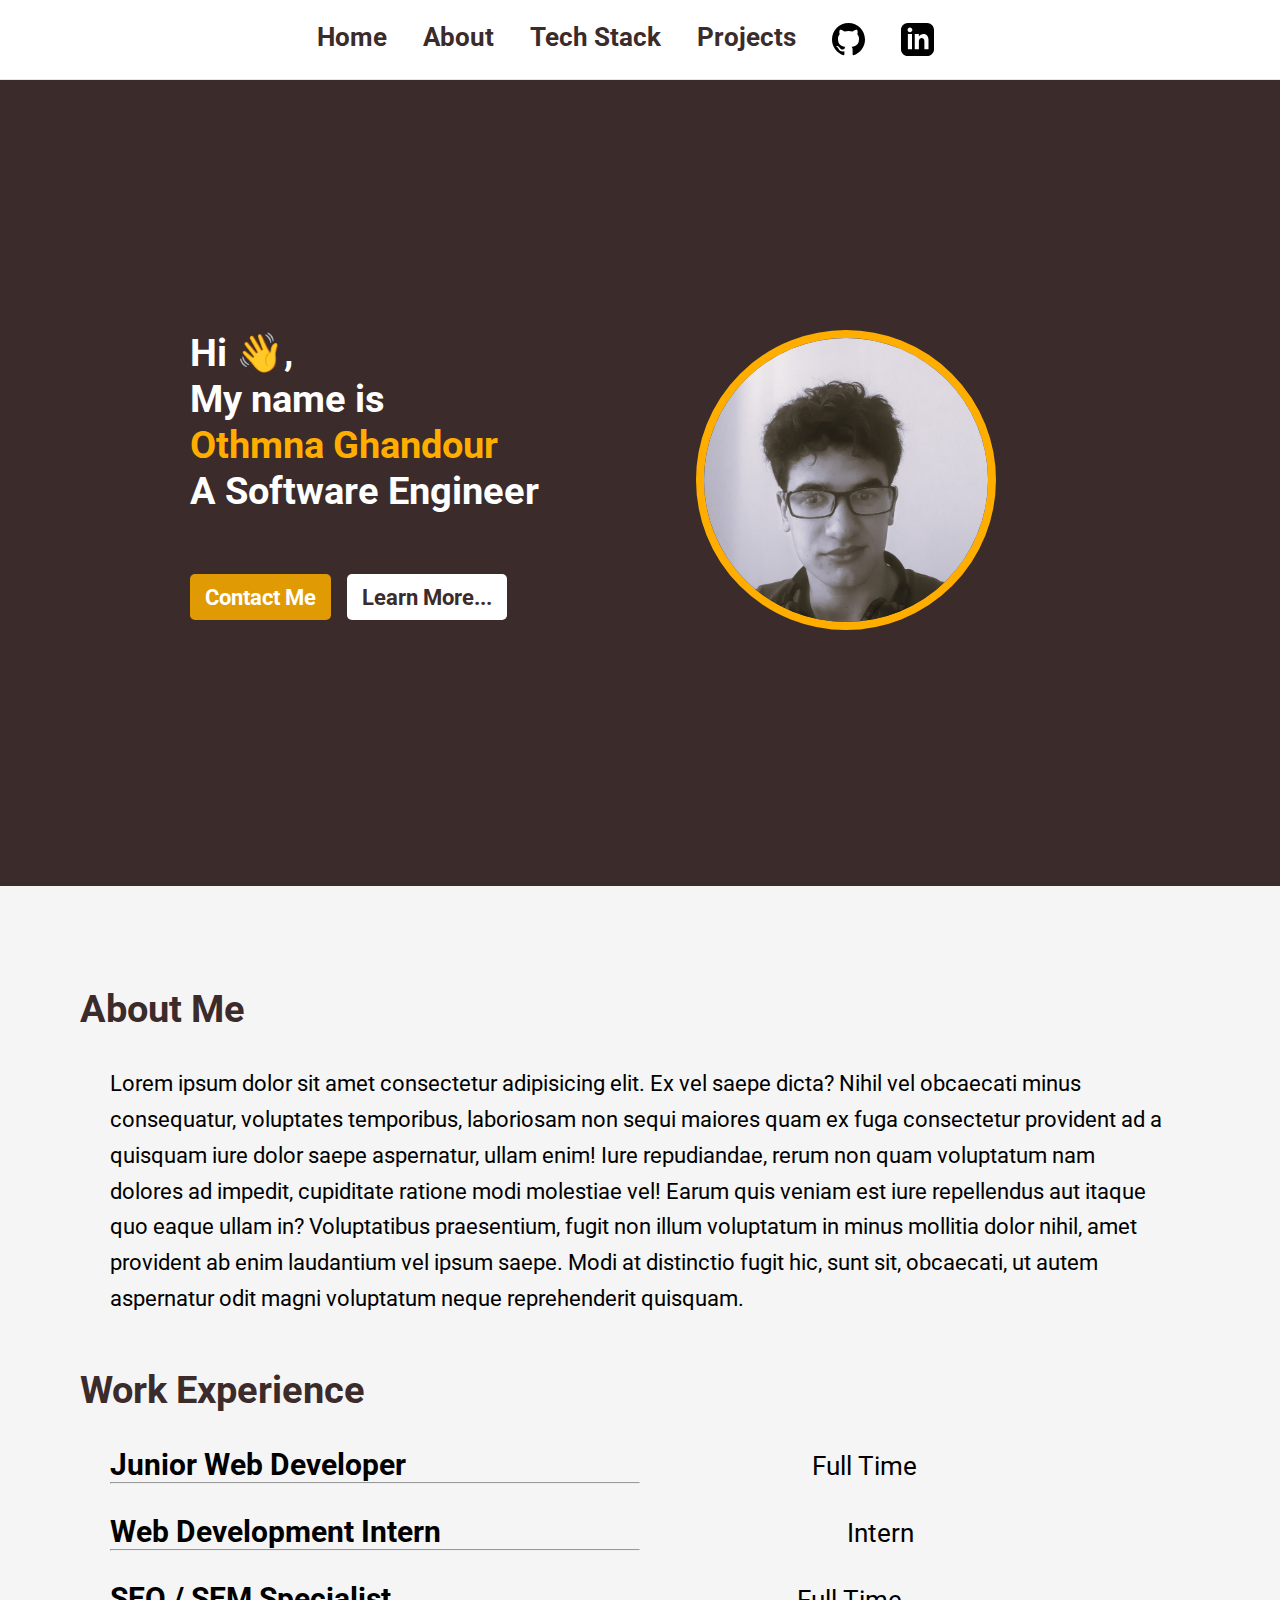
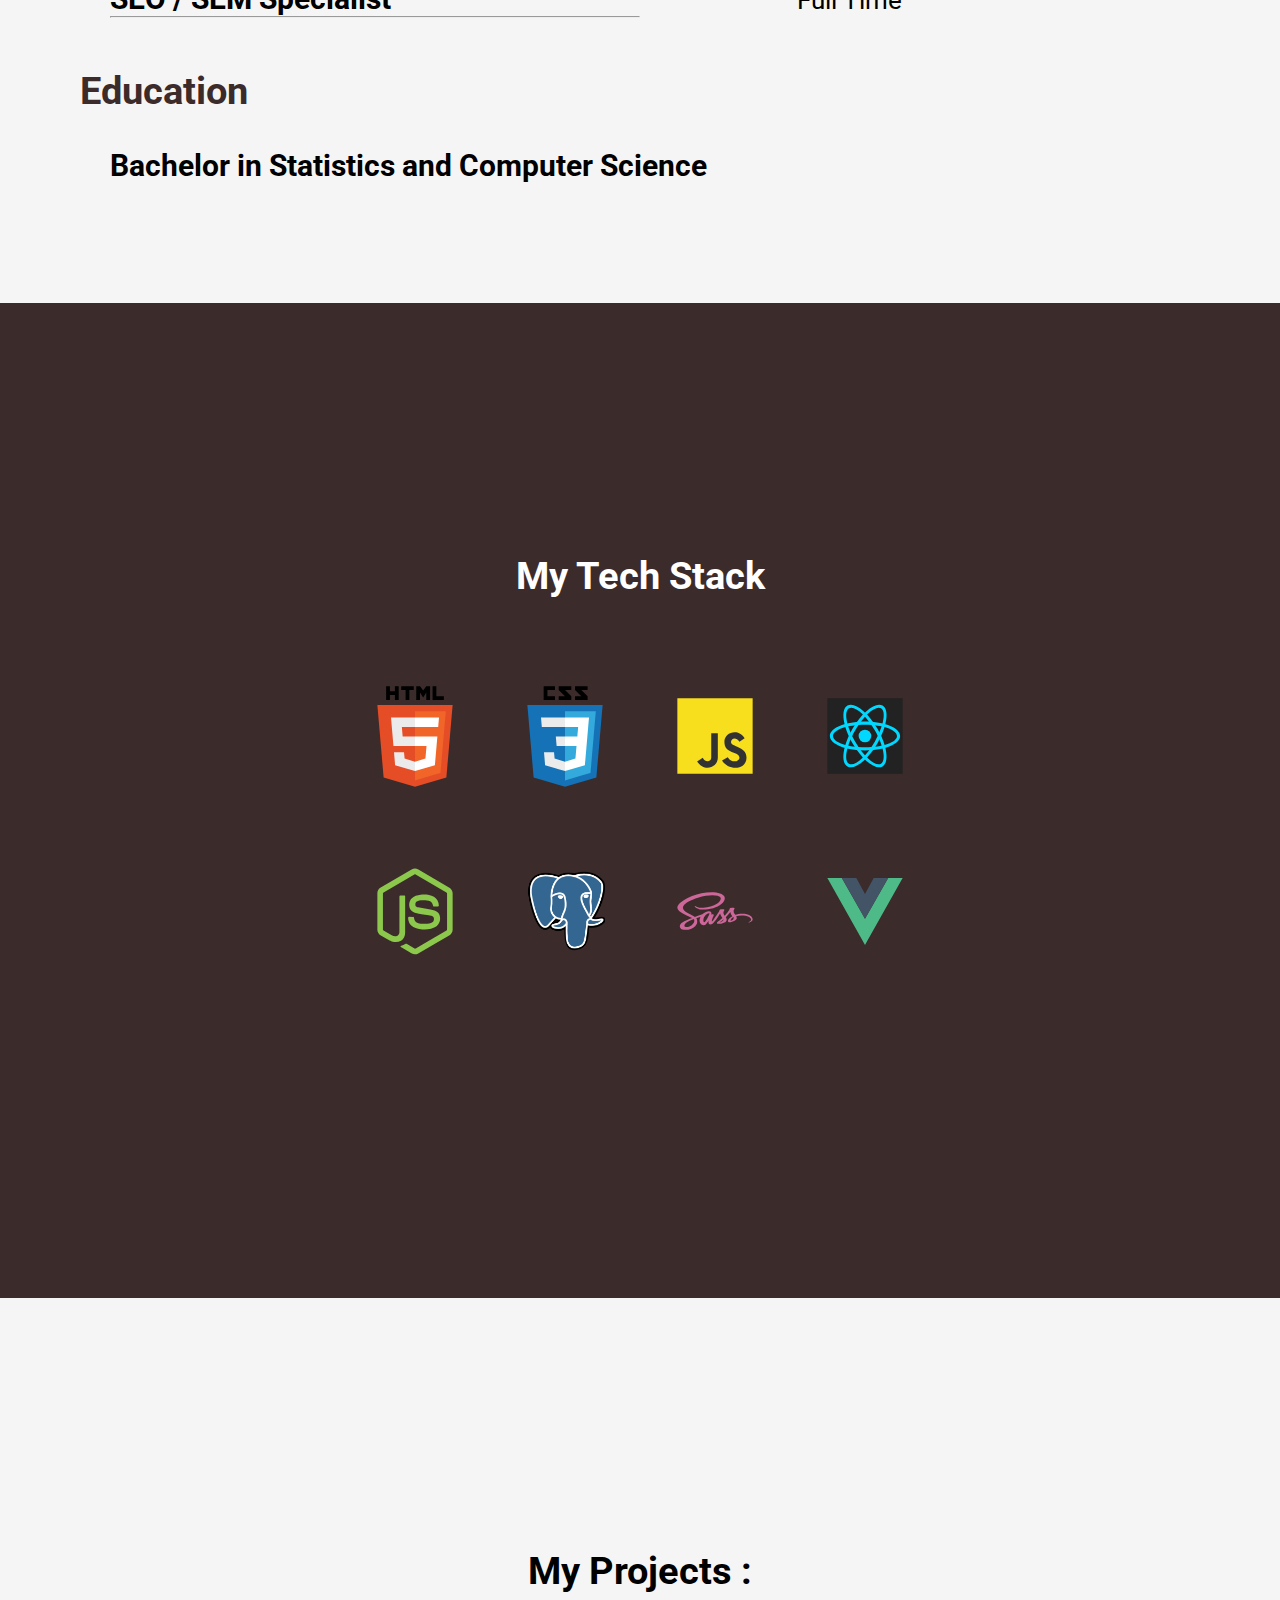
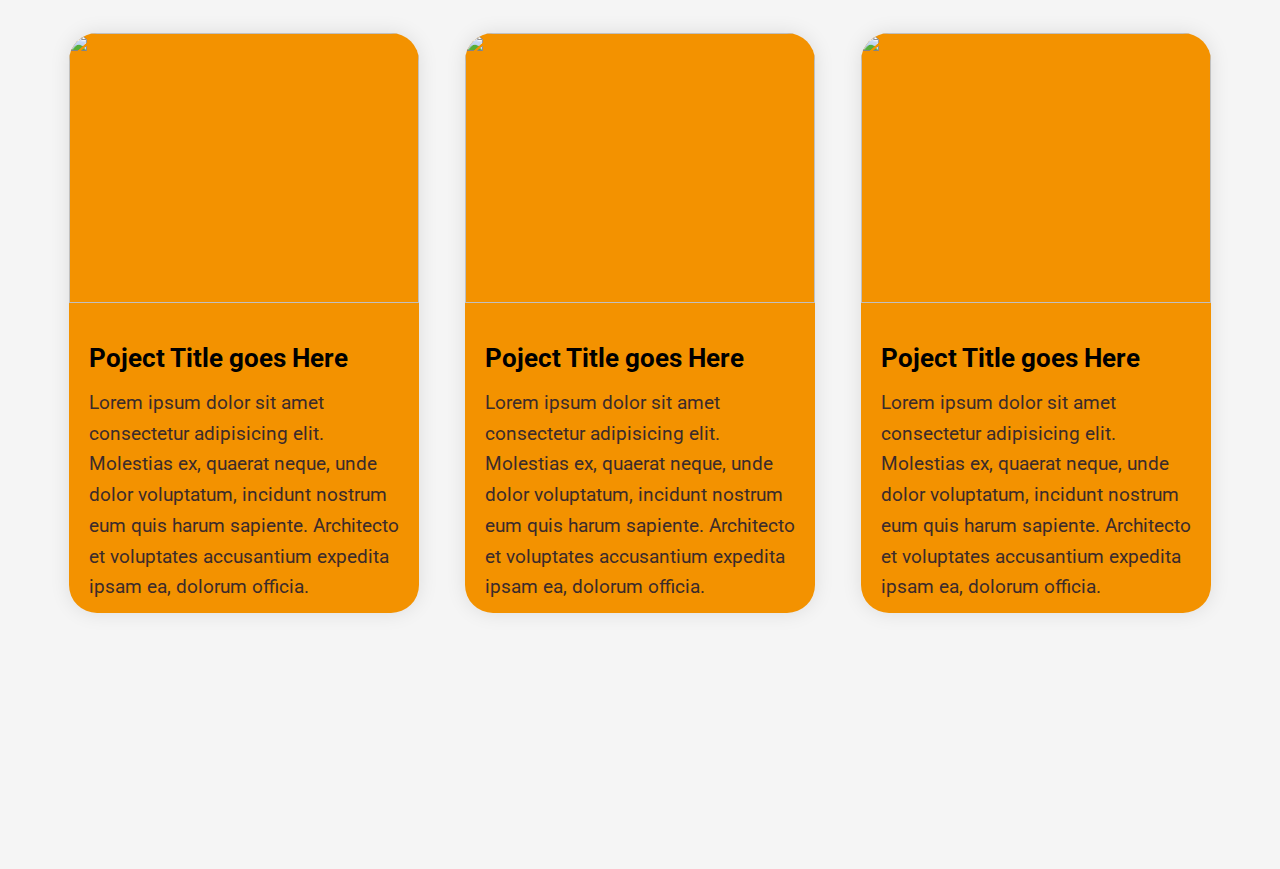
==== commit c40cbb81: "Create Contact Page and  implement styles and modify other styles" ====
--- a/Portfolio-Website/index.html
+++ b/Portfolio-Website/index.html
@@ -25,10 +25,10 @@
     <header class="header">
       <nav>
         <ul>
-          <li><a class="nav__link remove-text-decoration" href="#">Home</a></li>
-          <li><a class="nav__link remove-text-decoration" href="#">About</a></li>
-          <li><a class="nav__link remove-text-decoration" href="#">Tech Stack</a></li>
-          <li><a class="nav__link remove-text-decoration" href="#">Projects</a></li>
+          <li><a class="nav__link remove-text-decoration" href="#hero">Home</a></li>
+          <li><a class="nav__link remove-text-decoration" href="#experience">About</a></li>
+          <li><a class="nav__link remove-text-decoration" href="#tech-stack">Tech Stack</a></li>
+          <li><a class="nav__link remove-text-decoration" href="#projects">Projects</a></li>
           <li>
             <a class="logo nav__link" href="https://github.com/OthmanGh" target="_blank"><img class="logo" src="./assets/icons/githubLogo.svg" /></a>
           </li>
@@ -42,7 +42,7 @@
     </header>
 
     <main>
-      <section class="hero-section section-padding">
+      <section id="hero" class="hero-section section-padding">
         <div>
           <div class="hero-content inline-block">
             <h1 class="inline-block">
@@ -51,9 +51,9 @@
               <span>Othmna Ghandour</span><br />A Software Engineer
             </h1>
             <div class="inline-block hero-btns">
-              <a href="#" class="contact__btn remove-text-decoration">Contact Me</a>
+              <a href="./pages/contact.html" class="contact__btn remove-text-decoration">Contact Me</a>
 
-              <a href="#" class="learn__btn remove-text-decoration">Learn More...</a>
+              <a href="#experience" class="learn__btn remove-text-decoration">Learn More...</a>
             </div>
           </div>
 
@@ -63,7 +63,7 @@
         </div>
       </section>
 
-      <section class="hero-experience-section section-padding">
+      <section id="experience" class="hero-experience-section section-padding">
         <div>
           <h2 class="experience-header">About Me</h2>
           <p class="text">
@@ -106,7 +106,7 @@
         </div>
       </section>
 
-      <section class="tech-stack-section section-padding">
+      <section id="tech-stack" class="tech-stack-section section-padding">
         <h2>My Tech Stack</h2>
 
         <table>
@@ -126,7 +126,7 @@
         </table>
       </section>
 
-      <section class="project-section section-padding">
+      <section id="projects" class="project-section section-padding">
         <h2>My Projects :</h2>
         <article class="hero-project inline-block">
           <div class="project-image">
--- a/Portfolio-Website/styles/common/utilities.css
+++ b/Portfolio-Website/styles/common/utilities.css
@@ -7,5 +7,5 @@
 }
 
 .section-padding {
-  padding: 100px 0;
+  padding: 250px 0;
 }
